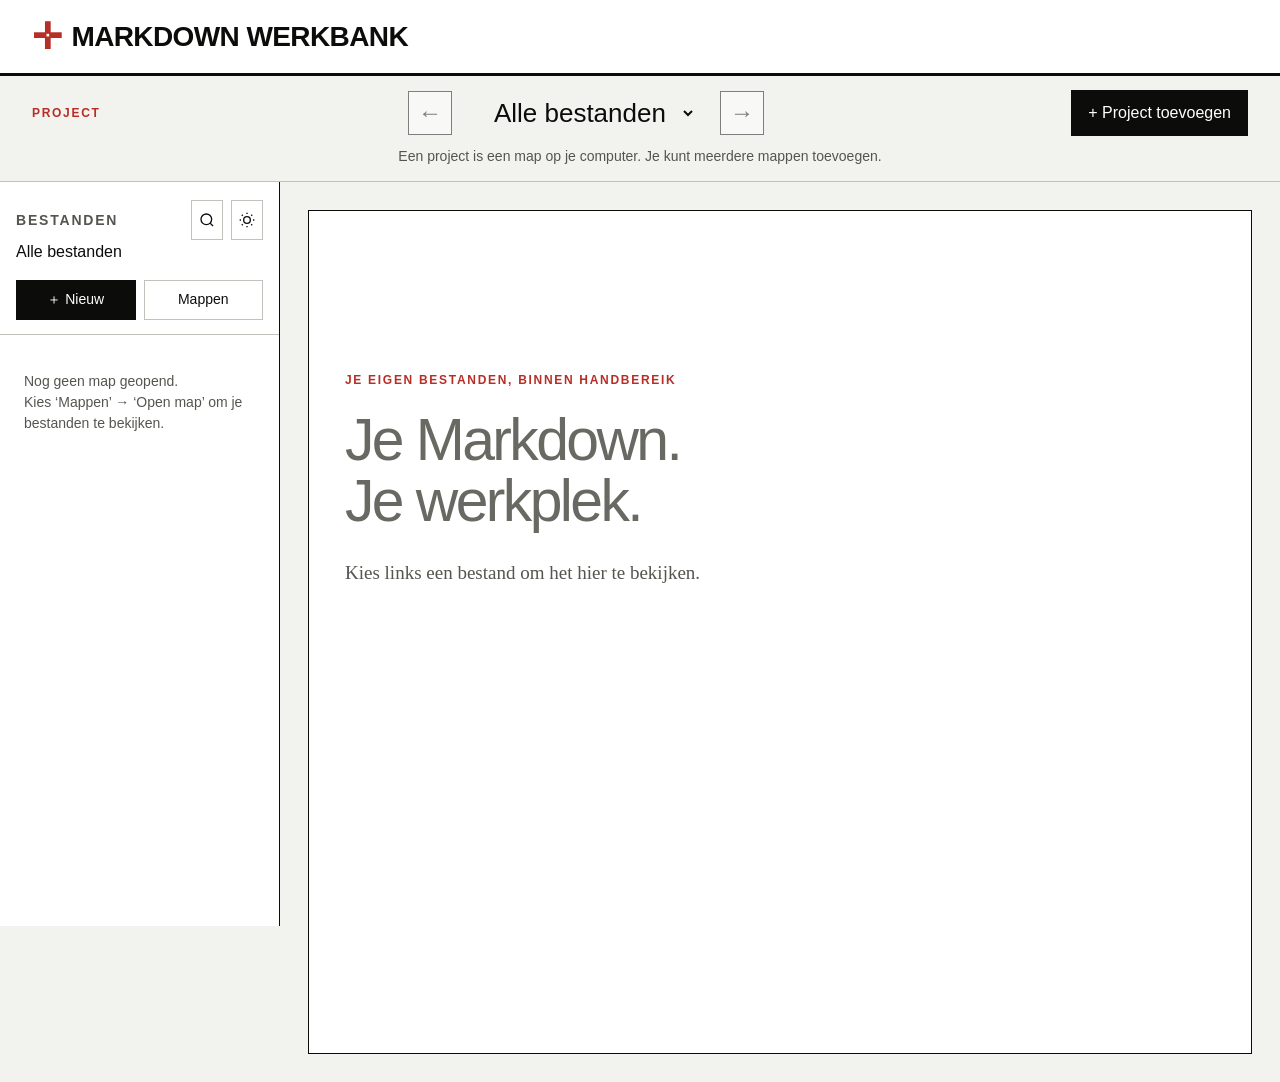
==== index.html @ dbbfdd8d "Publish standalone offline Markdown Werkbank" ====
<!DOCTYPE html>
<html lang="nl" data-theme="light">
<head>
    <meta charset="UTF-8">
    <meta name="viewport" content="width=device-width, initial-scale=1.0">
    <meta http-equiv="Content-Security-Policy" content="default-src 'self' file:; script-src 'self' file: 'unsafe-inline'; style-src 'self' file: 'unsafe-inline'; img-src 'self' file: data: blob: https: http:; connect-src 'none'; frame-src https://www.youtube-nocookie.com; object-src 'none'; base-uri 'none'">
<title>Markdown Werkbank</title>
    <script src="projects.js"></script>
    <script src="ignore-rules.js"></script>
    <script src="vendor/marked.min.js"></script>
    <script src="internal-links.js"></script>
    <link rel="stylesheet" href="internal-links.css">
    <script src="vendor/purify.min.js"></script>
    <script src="vendor/turndown.js"></script>
    <script src="vendor/turndown-plugin-gfm.js"></script>
    <style>
        /* Dark theme (default) */
        :root {
            --bg-primary: #1a1a1e;
            --bg-secondary: #232328;
            --bg-tertiary: #2d2d33;
            --text-primary: #e8e6e3;
            --text-secondary: #9a9a9a;
            --text-muted: #6b6b6b;
            --accent: #f0a05a;
            --accent-dim: #c47d3a;
            --border: #3a3a42;
            --code-bg: #1e1e22;
            --link: #7eb8da;
        }

        /* Light theme */
        [data-theme="light"] {
            --bg-primary: #f8f7f4;
            --bg-secondary: #ffffff;
            --bg-tertiary: #f0efe9;
            --text-primary: #2d2d2d;
            --text-secondary: #5a5a5a;
            --text-muted: #8a8a8a;
            --accent: #d4782c;
            --accent-dim: #b86420;
            --border: #e0ded8;
            --code-bg: #f5f4f0;
            --link: #2678a0;
        }

        * {
            margin: 0;
            padding: 0;
            box-sizing: border-box;
        }

        body {
            font-family: Georgia, 'Times New Roman', serif;
            background: var(--bg-primary);
            color: var(--text-primary);
            min-height: 100vh;
            line-height: 1.7;
            font-size: 18px;
        }

        .app {
            display: grid;
            grid-template-columns: var(--sidebar-width, 280px) 1fr;
            min-height: 100vh;
        }

        /* Sidebar */
        .sidebar {
            background: var(--bg-secondary);
            border-right: 1px solid var(--border);
            display: flex;
            flex-direction: column;
            height: 100vh;
            position: sticky;
            top: 0;
            min-width: 200px;
            max-width: 500px;
        }

        .sidebar-wrapper {
            position: relative;
            display: flex;
            flex-direction: column;
            height: 100%;
        }

        .sidebar-resize {
            position: absolute;
            right: 0;
            top: 0;
            width: 4px;
            height: 100%;
            cursor: col-resize;
            background: transparent;
            z-index: 10;
            transition: background 0.15s ease;
        }

        .sidebar-resize:hover,
        .sidebar-resize.dragging {
            background: var(--accent);
        }

        .sidebar-resize::after {
            content: '';
            position: absolute;
            right: -4px;
            top: 0;
            width: 8px;
            height: 100%;
        }

        body.resizing {
            cursor: col-resize;
            user-select: none;
        }

        body.resizing * {
            cursor: col-resize !important;
        }

        .sidebar-header {
            padding: 24px 20px;
            border-bottom: 1px solid var(--border);
        }

        .sidebar-header-top {
            display: flex;
            justify-content: space-between;
            align-items: center;
        }

        .sidebar-header h1 {
            font-size: 14px;
            font-weight: 500;
            letter-spacing: 0.1em;
            text-transform: uppercase;
            color: var(--text-secondary);
            font-family: ui-monospace, SFMono-Regular, Menlo, Monaco, Consolas, monospace;
        }

        .header-buttons {
            display: flex;
            gap: 8px;
        }

        .header-btn {
            width: 32px;
            height: 32px;
            background: var(--bg-tertiary);
            border: 1px solid var(--border);
            border-radius: 6px;
            cursor: pointer;
            display: flex;
            align-items: center;
            justify-content: center;
            color: var(--text-secondary);
            transition: all 0.2s ease;
        }

        .header-btn:hover {
            border-color: var(--accent);
            color: var(--accent);
        }

        .header-btn svg {
            width: 16px;
            height: 16px;
        }

        .theme-toggle .sun-icon {
            display: none;
        }

        .theme-toggle .moon-icon {
            display: block;
        }

        [data-theme="light"] .theme-toggle .sun-icon {
            display: block;
        }

        [data-theme="light"] .theme-toggle .moon-icon {
            display: none;
        }

        .folder-btn {
            margin-top: 16px;
            width: 100%;
            padding: 12px 16px;
            background: var(--bg-tertiary);
            border: 1px dashed var(--border);
            color: var(--text-secondary);
            font-family: 'JetBrains Mono', monospace;
            font-size: 12px;
            cursor: pointer;
            border-radius: 6px;
            transition: all 0.2s ease;
            display: flex;
            align-items: center;
            gap: 8px;
        }

        .folder-btn:hover {
            border-color: var(--accent);
            color: var(--accent);
            background: rgba(240, 160, 90, 0.05);
        }

        .folder-btn svg {
            width: 16px;
            height: 16px;
        }

        .new-file-btn {
            width: 100%;
            margin-top: 10px;
            padding: 11px 16px;
            border: 1px solid var(--accent);
            border-radius: 6px;
            background: var(--accent);
            color: #1a1a1e;
            font-family: 'JetBrains Mono', monospace;
            font-size: 12px;
            font-weight: 500;
            cursor: pointer;
            display: flex;
            align-items: center;
            justify-content: center;
            gap: 8px;
            transition: opacity 0.2s ease, transform 0.2s ease;
        }

        .new-file-btn:hover:not(:disabled) {
            transform: translateY(-1px);
        }

        .new-file-btn:disabled {
            opacity: 0.35;
            cursor: not-allowed;
        }

        .new-file-btn svg {
            width: 16px;
            height: 16px;
        }

        .folder-actions {
            display: flex;
            gap: 8px;
            margin-top: 16px;
        }

        .folder-actions .folder-btn {
            margin-top: 0;
        }

        .refresh-btn {
            width: 44px;
            flex-shrink: 0;
            padding: 12px;
            background: var(--bg-tertiary);
            border: 1px solid var(--border);
            color: var(--text-secondary);
            cursor: pointer;
            border-radius: 6px;
            transition: all 0.2s ease;
            display: flex;
            align-items: center;
            justify-content: center;
        }

        .refresh-btn:hover {
            border-color: var(--accent);
            color: var(--accent);
            background: rgba(240, 160, 90, 0.05);
        }

        .refresh-btn:disabled {
            opacity: 0.4;
            cursor: not-allowed;
        }

        .refresh-btn:disabled:hover {
            border-color: var(--border);
            color: var(--text-secondary);
            background: var(--bg-tertiary);
        }

        .refresh-btn svg {
            width: 16px;
            height: 16px;
        }

        .refresh-btn.spinning svg {
            animation: spin 0.8s linear infinite;
        }

        .folder-list {
            display: flex;
            flex-wrap: wrap;
            gap: 8px;
            margin-top: 14px;
        }

        .folder-tag {
            position: relative;
            display: flex;
            align-items: center;
            gap: 6px;
            padding: 6px 12px;
            background: linear-gradient(135deg, var(--bg-tertiary) 0%, rgba(240, 160, 90, 0.08) 100%);
            border: 1px solid var(--border);
            border-radius: 6px;
            font-size: 12px;
            color: var(--text-primary);
            transition: all 0.2s ease;
            margin-top: 4px;
        }

        .folder-tag:hover {
            border-color: var(--accent);
            background: linear-gradient(135deg, var(--bg-tertiary) 0%, rgba(240, 160, 90, 0.15) 100%);
            box-shadow: 0 2px 8px rgba(240, 160, 90, 0.15);
        }

        .folder-tag::before {
            content: '📁';
            font-size: 11px;
        }

        .folder-tag-name {
            max-width: 140px;
            overflow: hidden;
            text-overflow: ellipsis;
            white-space: nowrap;
            font-weight: 500;
        }

        .folder-tag-remove {
            background: none;
            border: none;
            color: var(--text-muted);
            cursor: pointer;
            padding: 2px;
            font-size: 16px;
            line-height: 1;
            opacity: 0;
            transition: all 0.2s ease;
            border-radius: 50%;
            width: 18px;
            height: 18px;
            display: flex;
            align-items: center;
            justify-content: center;
            margin-left: auto;
            margin-right: -4px;
        }

        .folder-tag:hover .folder-tag-remove {
            opacity: 1;
        }

        .folder-tag-remove:hover {
            background: rgba(255, 100, 100, 0.2);
            color: #ff6b6b;
        }

        .current-folder {
            margin-top: 12px;
            font-size: 11px;
            color: var(--text-muted);
            font-family: 'JetBrains Mono', monospace;
            word-break: break-all;
        }

        .file-list {
            flex: 1;
            overflow-y: auto;
            padding: 12px 0;
        }

        .sidebar-footer {
            padding: 12px 20px;
            border-top: 1px solid var(--border);
            background: var(--bg-secondary);
        }

        .clear-db-btn {
            width: 100%;
            padding: 10px 16px;
            background: var(--bg-tertiary);
            border: 1px solid var(--border);
            color: var(--text-secondary);
            font-family: 'JetBrains Mono', monospace;
            font-size: 12px;
            cursor: pointer;
            border-radius: 6px;
            transition: all 0.2s ease;
            display: flex;
            align-items: center;
            justify-content: center;
            gap: 8px;
        }

        .clear-db-btn:hover {
            border-color: var(--danger);
            color: var(--danger);
            background: rgba(220, 53, 69, 0.1);
        }

        .clear-db-btn svg {
            width: 14px;
            height: 14px;
        }

        .file-item {
            padding: 10px 20px;
            cursor: pointer;
            display: flex;
            align-items: center;
            gap: 10px;
            transition: all 0.15s ease;
            font-family: 'JetBrains Mono', monospace;
            font-size: 13px;
            color: var(--text-secondary);
        }

        .file-item:hover {
            background: var(--bg-tertiary);
            color: var(--text-primary);
        }

        .file-item.active {
            background: var(--bg-tertiary);
            color: var(--accent);
            border-left: 2px solid var(--accent);
        }

        .file-item svg {
            width: 14px;
            height: 14px;
            opacity: 0.6;
            flex-shrink: 0;
        }

        .file-item.active svg {
            opacity: 1;
        }

        .file-item .match-preview {
            display: block;
            font-size: 11px;
            color: var(--text-muted);
            margin-top: 4px;
            white-space: nowrap;
            overflow: hidden;
            text-overflow: ellipsis;
            max-width: 200px;
        }

        .file-item .match-preview mark {
            background: rgba(240, 160, 90, 0.3);
            color: var(--accent);
            padding: 0 2px;
            border-radius: 2px;
        }

        .file-item.has-match {
            flex-direction: column;
            align-items: flex-start;
        }

        .file-item.has-match .file-name-row {
            display: flex;
            align-items: center;
            gap: 10px;
        }

        /* Folder tree styles */
        .folder-tree {
            padding: 8px 0;
        }

        .tree-folder {
            user-select: none;
        }

        .tree-folder-header {
            padding: 8px 20px;
            cursor: pointer;
            display: flex;
            align-items: center;
            gap: 8px;
            font-family: 'JetBrains Mono', monospace;
            font-size: 13px;
            color: var(--text-secondary);
            transition: all 0.15s ease;
        }

        .tree-folder-header:hover {
            background: var(--bg-tertiary);
            color: var(--text-primary);
        }

        .tree-folder-header svg {
            width: 14px;
            height: 14px;
            flex-shrink: 0;
            opacity: 0.6;
        }

        .tree-folder-header .chevron {
            width: 12px;
            height: 12px;
            transition: transform 0.2s ease;
            opacity: 0.5;
        }

        .tree-folder-header.expanded .chevron {
            transform: rotate(90deg);
        }

        .tree-folder-header .folder-icon {
            color: var(--accent-dim);
        }

        .tree-folder-contents {
            display: none;
            padding-left: 12px;
        }

        .tree-folder-contents.expanded {
            display: block;
        }

        .tree-file {
            padding: 8px 20px;
            cursor: pointer;
            display: flex;
            align-items: center;
            gap: 8px;
            font-family: 'JetBrains Mono', monospace;
            font-size: 13px;
            color: var(--text-secondary);
            transition: all 0.15s ease;
        }

        .tree-file:hover {
            background: var(--bg-tertiary);
            color: var(--text-primary);
        }

        .tree-file.active {
            background: var(--bg-tertiary);
            color: var(--accent);
            border-left: 2px solid var(--accent);
        }

        .tree-file svg {
            width: 14px;
            height: 14px;
            flex-shrink: 0;
            opacity: 0.6;
        }

        .tree-file.active svg {
            opacity: 1;
        }

        .tree-file .file-name {
            overflow: hidden;
            text-overflow: ellipsis;
            white-space: nowrap;
        }

        .highlight {
            background: rgba(240, 160, 90, 0.3);
            color: var(--accent);
            padding: 0 2px;
            border-radius: 2px;
        }

        .empty-state {
            padding: 20px;
            text-align: center;
            color: var(--text-muted);
            font-size: 13px;
        }

        /* Main content */
        .main {
            display: flex;
            flex-direction: column;
            min-height: 100vh;
        }

        .content {
            flex: 1;
            max-width: 780px;
            margin: 0 auto;
            padding: 60px 40px;
            width: 100%;
        }

        .content.editing {
            max-width: 100%;
            padding: 60px 24px;
        }

        .welcome {
            display: flex;
            flex-direction: column;
            align-items: center;
            justify-content: center;
            min-height: 60vh;
            text-align: center;
            color: var(--text-muted);
        }

        .welcome svg {
            width: 64px;
            height: 64px;
            margin-bottom: 24px;
            opacity: 0.3;
        }

        .welcome p {
            font-size: 16px;
            max-width: 320px;
            line-height: 1.6;
        }

        /* Markdown styles */
        .markdown-content {
            animation: fadeIn 0.3s ease;
        }

        @keyframes fadeIn {
            from { opacity: 0; transform: translateY(8px); }
            to { opacity: 1; transform: translateY(0); }
        }

        .markdown-content h1 {
            font-size: 2.4em;
            font-weight: 600;
            margin-bottom: 0.6em;
            color: var(--text-primary);
            letter-spacing: -0.02em;
        }

        .markdown-content h2 {
            font-size: 1.8em;
            font-weight: 600;
            margin-top: 1.8em;
            margin-bottom: 0.5em;
            color: var(--text-primary);
            padding-bottom: 0.3em;
            border-bottom: 1px solid var(--border);
        }

        .markdown-content h3 {
            font-size: 1.4em;
            font-weight: 600;
            margin-top: 1.5em;
            margin-bottom: 0.4em;
            color: var(--text-primary);
        }

        .markdown-content h4, .markdown-content h5, .markdown-content h6 {
            font-size: 1.1em;
            font-weight: 600;
            margin-top: 1.3em;
            margin-bottom: 0.4em;
            color: var(--text-secondary);
        }

        .markdown-content p {
            margin-bottom: 1.2em;
            color: var(--text-primary);
        }

        .markdown-content a {
            color: var(--link);
            text-decoration: none;
            border-bottom: 1px solid transparent;
            transition: border-color 0.2s;
        }

        .markdown-content a:hover {
            border-bottom-color: var(--link);
        }

        .markdown-content strong {
            font-weight: 600;
            color: var(--text-primary);
        }

        .markdown-content em {
            font-style: italic;
        }

        .markdown-content ul, .markdown-content ol {
            margin-bottom: 1.2em;
            padding-left: 1.5em;
        }

        .markdown-content li {
            margin-bottom: 0.4em;
        }

        .markdown-content li::marker {
            color: var(--accent-dim);
        }

        .markdown-content blockquote {
            margin: 1.5em 0;
            padding: 1em 1.5em;
            border-left: 3px solid var(--accent);
            background: var(--bg-secondary);
            border-radius: 0 6px 6px 0;
            font-style: italic;
        }

        .markdown-content blockquote p:last-child {
            margin-bottom: 0;
        }

        .markdown-content code {
            font-family: 'JetBrains Mono', monospace;
            font-size: 0.85em;
            background: var(--code-bg);
            padding: 0.2em 0.5em;
            border-radius: 4px;
            color: var(--accent);
        }

        .markdown-content pre {
            margin: 1.5em 0;
            padding: 1.2em 1.5em;
            background: var(--code-bg);
            border-radius: 8px;
            overflow-x: auto;
            border: 1px solid var(--border);
        }

        .markdown-content pre code {
            background: none;
            padding: 0;
            font-size: 0.9em;
            color: var(--text-primary);
        }

        .markdown-content hr {
            margin: 2em 0;
            border: none;
            border-top: 1px solid var(--border);
        }

        .markdown-content table {
            width: 100%;
            margin: 1.5em 0;
            border-collapse: collapse;
            font-size: 0.95em;
        }

        .markdown-content th, .markdown-content td {
            padding: 0.75em 1em;
            border: 1px solid var(--border);
            text-align: left;
        }

        .markdown-content th {
            background: var(--bg-secondary);
            font-weight: 600;
        }

        .markdown-content img {
            max-width: 100%;
            height: auto;
            border-radius: 8px;
            margin: 1em 0;
        }

        /* Frontmatter styles */
        .frontmatter-details {
            margin-bottom: 32px;
            border: 1px solid var(--border);
            border-radius: 8px;
            overflow: hidden;
        }

        .frontmatter-summary {
            padding: 10px 20px;
            background: var(--bg-secondary);
            color: var(--text-secondary);
            font-family: 'JetBrains Mono', monospace;
            font-size: 12px;
            font-weight: 500;
            cursor: pointer;
            user-select: none;
            list-style: none;
        }

        .frontmatter-summary::-webkit-details-marker {
            display: none;
        }

        .frontmatter-summary::before {
            content: '▶';
            display: inline-block;
            margin-right: 8px;
            font-size: 10px;
            transition: transform 0.2s ease;
        }

        .frontmatter-details[open] > .frontmatter-summary::before {
            transform: rotate(90deg);
        }

        .frontmatter {
            background: var(--bg-secondary);
            padding: 16px 20px;
            font-family: 'JetBrains Mono', monospace;
            font-size: 13px;
        }

        .frontmatter-row {
            display: flex;
            padding: 6px 0;
            border-bottom: 1px solid var(--border);
        }

        .frontmatter-row:last-child {
            border-bottom: none;
        }

        .frontmatter-key {
            color: var(--accent);
            min-width: 120px;
            flex-shrink: 0;
            font-weight: 500;
        }

        .frontmatter-value {
            color: var(--text-primary);
            word-break: break-word;
        }

        .frontmatter-value a {
            color: var(--link);
            text-decoration: none;
        }

        .frontmatter-value a:hover {
            text-decoration: underline;
        }

        .frontmatter-tag {
            display: inline-block;
            background: var(--bg-tertiary);
            color: var(--text-secondary);
            padding: 2px 8px;
            border-radius: 4px;
            margin-right: 6px;
            margin-bottom: 4px;
            font-size: 12px;
        }

        /* Wiki-links */
        .wikilink {
            color: var(--accent);
            text-decoration: none;
            cursor: pointer;
            border-bottom: 1px dashed var(--accent-dim);
            padding-bottom: 1px;
            transition: all 0.15s ease;
        }

        .wikilink:hover {
            color: var(--link);
            border-bottom-color: var(--link);
            border-bottom-style: solid;
        }

        .wikilink.broken {
            color: var(--text-muted);
            border-bottom-color: var(--text-muted);
            border-bottom-style: dotted;
        }

        .wikilink.broken:hover {
            color: var(--text-secondary);
            border-bottom-color: var(--text-secondary);
        }

        /* Backlinks section */
        .backlinks-section {
            margin-top: 48px;
            padding-top: 24px;
            border-top: 1px solid var(--border);
        }

        .backlinks-header {
            display: flex;
            align-items: center;
            gap: 8px;
            font-family: 'JetBrains Mono', monospace;
            font-size: 12px;
            font-weight: 500;
            letter-spacing: 0.05em;
            text-transform: uppercase;
            color: var(--text-secondary);
            margin-bottom: 12px;
        }

        .backlinks-header svg {
            width: 14px;
            height: 14px;
            color: var(--accent);
        }

        .backlinks-count {
            background: var(--bg-tertiary);
            color: var(--text-muted);
            padding: 1px 7px;
            border-radius: 10px;
            font-size: 11px;
            font-weight: 500;
        }

        .backlinks-list {
            display: flex;
            flex-direction: column;
            gap: 6px;
        }

        .backlink-item {
            display: flex;
            align-items: flex-start;
            gap: 10px;
            padding: 10px 14px;
            background: var(--bg-secondary);
            border: 1px solid var(--border);
            border-radius: 6px;
            cursor: pointer;
            transition: all 0.15s ease;
            text-decoration: none;
        }

        .backlink-item:hover {
            border-color: var(--accent);
            background: rgba(240, 160, 90, 0.05);
        }

        .backlink-item svg {
            width: 14px;
            height: 14px;
            margin-top: 2px;
            flex-shrink: 0;
            color: var(--text-muted);
        }

        .backlink-item:hover svg {
            color: var(--accent);
        }

        .backlink-info {
            display: flex;
            flex-direction: column;
            gap: 2px;
            min-width: 0;
        }

        .backlink-name {
            font-family: 'JetBrains Mono', monospace;
            font-size: 13px;
            font-weight: 500;
            color: var(--accent);
        }

        .backlink-preview {
            font-size: 14px;
            color: var(--text-muted);
            overflow: hidden;
            text-overflow: ellipsis;
            white-space: nowrap;
            max-width: 500px;
        }

        .backlinks-empty {
            font-size: 13px;
            color: var(--text-muted);
            font-style: italic;
            padding: 4px 0;
        }

        /* Scrollbar */
        ::-webkit-scrollbar {
            width: 8px;
            height: 8px;
        }

        ::-webkit-scrollbar-track {
            background: var(--bg-primary);
        }

        ::-webkit-scrollbar-thumb {
            background: var(--border);
            border-radius: 4px;
        }

        ::-webkit-scrollbar-thumb:hover {
            background: var(--text-muted);
        }

        /* Responsive */
        @media (max-width: 768px) {
            .app {
                grid-template-columns: 1fr;
            }

            .sidebar {
                position: fixed;
                left: -280px;
                width: 280px !important;
                min-width: 280px;
                max-width: 280px;
                z-index: 100;
                transition: left 0.3s ease;
            }

            .sidebar.open {
                left: 0;
            }

            .sidebar-resize {
                display: none;
            }

            .mobile-toggle {
                display: flex;
            }

            .content {
                padding: 40px 24px;
            }
        }

        .mobile-toggle {
            display: none;
            position: fixed;
            top: 16px;
            left: 16px;
            z-index: 50;
            width: 40px;
            height: 40px;
            background: var(--bg-secondary);
            border: 1px solid var(--border);
            border-radius: 8px;
            align-items: center;
            justify-content: center;
            cursor: pointer;
            color: var(--text-secondary);
        }

        @media (max-width: 768px) {
            .mobile-toggle {
                display: flex;
            }
        }

        .overlay {
            display: none;
            position: fixed;
            inset: 0;
            background: rgba(0,0,0,0.5);
            z-index: 90;
        }

        .overlay.visible {
            display: block;
        }

        /* Search Palette */
        .search-palette-overlay {
            display: none;
            position: fixed;
            inset: 0;
            background: rgba(0, 0, 0, 0.6);
            backdrop-filter: blur(4px);
            z-index: 1000;
            align-items: flex-start;
            justify-content: center;
            padding-top: 15vh;
        }

        .search-palette-overlay.visible {
            display: flex;
        }

        .search-palette {
            width: 100%;
            max-width: 600px;
            background: var(--bg-secondary);
            border: 1px solid var(--border);
            border-radius: 12px;
            box-shadow: 0 20px 60px rgba(0, 0, 0, 0.4);
            overflow: hidden;
            animation: paletteSlideIn 0.15s ease-out;
        }

        @keyframes paletteSlideIn {
            from {
                opacity: 0;
                transform: translateY(-20px) scale(0.98);
            }
            to {
                opacity: 1;
                transform: translateY(0) scale(1);
            }
        }

        .search-palette-input-wrapper {
            display: flex;
            align-items: center;
            padding: 16px 20px;
            border-bottom: 1px solid var(--border);
            gap: 12px;
        }

        .search-palette-input-wrapper svg {
            width: 20px;
            height: 20px;
            color: var(--text-muted);
            flex-shrink: 0;
        }

        .search-palette-input {
            flex: 1;
            background: transparent;
            border: none;
            outline: none;
            font-size: 16px;
            font-family: 'Crimson Pro', Georgia, serif;
            color: var(--text-primary);
        }

        .search-palette-input::placeholder {
            color: var(--text-muted);
        }

        .search-palette-shortcut {
            font-family: 'JetBrains Mono', monospace;
            font-size: 11px;
            color: var(--text-muted);
            background: var(--bg-tertiary);
            padding: 4px 8px;
            border-radius: 4px;
            border: 1px solid var(--border);
        }

        .search-palette-results {
            max-height: 400px;
            overflow-y: auto;
        }

        .search-palette-empty {
            padding: 40px 20px;
            text-align: center;
            color: var(--text-muted);
            font-size: 14px;
        }

        .search-palette-empty svg {
            width: 40px;
            height: 40px;
            margin-bottom: 12px;
            opacity: 0.4;
        }

        .search-palette-item {
            display: flex;
            align-items: flex-start;
            padding: 12px 20px;
            cursor: pointer;
            transition: background 0.1s ease;
            gap: 12px;
        }

        .search-palette-item:hover,
        .search-palette-item.selected {
            background: var(--bg-tertiary);
        }

        .search-palette-item.selected {
            border-left: 2px solid var(--accent);
        }

        .search-palette-item svg {
            width: 16px;
            height: 16px;
            color: var(--text-muted);
            flex-shrink: 0;
            margin-top: 3px;
        }

        .search-palette-item-content {
            flex: 1;
            min-width: 0;
        }

        .search-palette-item-path {
            font-family: 'JetBrains Mono', monospace;
            font-size: 13px;
            color: var(--text-primary);
            white-space: nowrap;
            overflow: hidden;
            text-overflow: ellipsis;
        }

        .search-palette-item-path mark {
            background: rgba(240, 160, 90, 0.3);
            color: var(--accent);
            border-radius: 2px;
        }

        .search-palette-item-preview {
            font-size: 12px;
            color: var(--text-muted);
            margin-top: 4px;
            white-space: nowrap;
            overflow: hidden;
            text-overflow: ellipsis;
        }

        .search-palette-item-preview mark {
            background: rgba(240, 160, 90, 0.25);
            color: var(--accent);
            border-radius: 2px;
        }

        .search-palette-footer {
            display: flex;
            align-items: center;
            justify-content: space-between;
            padding: 10px 20px;
            border-top: 1px solid var(--border);
            background: var(--bg-tertiary);
            font-family: 'JetBrains Mono', monospace;
            font-size: 11px;
            color: var(--text-muted);
        }

        .search-palette-footer-hint {
            display: flex;
            gap: 16px;
        }

        .search-palette-footer-hint span {
            display: flex;
            align-items: center;
            gap: 6px;
        }

        .search-palette-footer kbd {
            background: var(--bg-secondary);
            padding: 2px 6px;
            border-radius: 3px;
            border: 1px solid var(--border);
            font-size: 10px;
        }

        .search-palette-stats {
            color: var(--text-muted);
        }

        /* Editor styles */
        .content-header {
            position: fixed;
            top: 16px;
            right: 24px;
            z-index: 50;
            display: flex;
            align-items: center;
            gap: 8px;
        }

        .edit-btn, .save-btn, .cancel-btn {
            padding: 8px 16px;
            font-family: 'JetBrains Mono', monospace;
            font-size: 12px;
            border-radius: 6px;
            cursor: pointer;
            display: flex;
            align-items: center;
            gap: 6px;
            transition: all 0.2s ease;
            border: 1px solid var(--border);
        }

        .edit-btn {
            background: var(--bg-tertiary);
            color: var(--text-secondary);
        }

        .edit-btn:hover {
            border-color: var(--accent);
            color: var(--accent);
            background: rgba(240, 160, 90, 0.05);
        }

        .edit-btn.active {
            background: rgba(240, 160, 90, 0.15);
            color: var(--accent);
            border-color: var(--accent);
        }

        .save-btn {
            background: rgba(40, 167, 69, 0.15);
            color: #28a745;
            border-color: rgba(40, 167, 69, 0.3);
        }

        .save-btn:hover {
            background: rgba(40, 167, 69, 0.25);
            border-color: rgba(40, 167, 69, 0.5);
        }

        .cancel-btn {
            background: var(--bg-tertiary);
            color: var(--text-secondary);
        }

        .cancel-btn:hover {
            border-color: var(--text-muted);
            color: var(--text-primary);
        }

        .edit-btn svg, .save-btn svg, .cancel-btn svg {
            width: 14px;
            height: 14px;
        }

        .editor-container {
            display: none;
            flex-direction: column;
            height: calc(100vh - 160px);
            animation: fadeIn 0.3s ease;
        }

        .editor-container.visible {
            display: flex;
        }

        .editor-wrapper {
            flex: 1;
            position: relative;
            border: 1px solid var(--border);
            border-radius: 8px;
            overflow: hidden;
            transition: border-color 0.2s ease;
        }

        .editor-wrapper:focus-within {
            border-color: var(--accent);
        }

        .editor-highlight {
            position: absolute;
            top: 0;
            left: 0;
            right: 0;
            bottom: 0;
            padding: 20px 24px;
            font-family: 'JetBrains Mono', monospace;
            font-size: 14px;
            line-height: 1.7;
            white-space: pre-wrap;
            word-wrap: break-word;
            overflow-y: auto;
            background: var(--code-bg);
            color: var(--text-primary);
            pointer-events: none;
            tab-size: 4;
        }

        .editor-textarea {
            position: relative;
            width: 100%;
            height: 100%;
            background: transparent;
            color: transparent;
            caret-color: var(--text-primary);
            border: none;
            padding: 20px 24px;
            font-family: 'JetBrains Mono', monospace;
            font-size: 14px;
            line-height: 1.7;
            resize: none;
            outline: none;
            tab-size: 4;
            z-index: 1;
        }

        .editor-textarea::placeholder {
            color: var(--text-muted);
        }

        .editor-textarea::selection {
            background: rgba(240, 160, 90, 0.3);
        }

        /* Markdown syntax highlighting */
        .md-header {
            color: #e06c75;
            font-weight: 600;
        }

        .md-bold {
            color: #e5c07b;
            font-weight: 600;
        }

        .md-italic {
            color: #98c379;
            font-style: italic;
        }

        .md-code {
            color: #56b6c2;
            background: rgba(86, 182, 194, 0.1);
            border-radius: 3px;
            padding: 1px 4px;
        }

        .md-code-block {
            color: #56b6c2;
        }

        .md-link {
            color: #61afef;
        }

        .md-link-url {
            color: #98c379;
        }

        .md-image {
            color: #c678dd;
        }

        .md-list {
            color: #e06c75;
        }

        .md-blockquote {
            color: #5c6370;
            font-style: italic;
        }

        .md-hr {
            color: #5c6370;
        }

        .md-strikethrough {
            color: #abb2bf;
            text-decoration: line-through;
        }

        .md-frontmatter {
            color: #5c6370;
        }

        .md-frontmatter-delimiter {
            color: #c678dd;
        }

        .md-task {
            color: #e5c07b;
        }

        .md-task-checked {
            color: #98c379;
        }

        .md-wikilink {
            color: #f0a05a;
        }

        /* Light theme adjustments */
        [data-theme="light"] .md-header {
            color: #c41a16;
        }

        [data-theme="light"] .md-bold {
            color: #9a6600;
        }

        [data-theme="light"] .md-italic {
            color: #007400;
        }

        [data-theme="light"] .md-code {
            color: #1c7a9c;
            background: rgba(28, 122, 156, 0.1);
        }

        [data-theme="light"] .md-code-block {
            color: #1c7a9c;
        }

        [data-theme="light"] .md-link {
            color: #0451a5;
        }

        [data-theme="light"] .md-link-url {
            color: #007400;
        }

        [data-theme="light"] .md-image {
            color: #a626a4;
        }

        [data-theme="light"] .md-list {
            color: #c41a16;
        }

        [data-theme="light"] .md-blockquote {
            color: #6a737d;
        }

        [data-theme="light"] .md-hr {
            color: #6a737d;
        }

        [data-theme="light"] .md-frontmatter {
            color: #6a737d;
        }

        [data-theme="light"] .md-frontmatter-delimiter {
            color: #a626a4;
        }

        [data-theme="light"] .md-wikilink {
            color: #d4782c;
        }

        .editor-status {
            display: flex;
            justify-content: space-between;
            align-items: center;
            margin-top: 8px;
            font-family: 'JetBrains Mono', monospace;
            font-size: 11px;
            color: var(--text-muted);
            padding: 0 4px;
        }

        .editor-status .modified {
            color: var(--accent);
        }

        .editor-shortcut-hint {
            opacity: 0.6;
        }

        /* WYSIWYG Editor styles */
        .wysiwyg-toolbar {
            display: flex;
            align-items: center;
            gap: 2px;
            padding: 8px 12px;
            background: var(--bg-tertiary);
            border-bottom: 1px solid var(--border);
            flex-wrap: wrap;
            flex-shrink: 0;
        }

        .wysiwyg-toolbar button {
            display: flex;
            align-items: center;
            justify-content: center;
            min-width: 32px;
            height: 32px;
            padding: 0 6px;
            border: none;
            background: transparent;
            color: var(--text-secondary);
            border-radius: 4px;
            cursor: pointer;
            font-family: 'JetBrains Mono', monospace;
            font-size: 12px;
            font-weight: 600;
            transition: all 0.15s ease;
        }

        .wysiwyg-toolbar button:hover {
            background: var(--bg-secondary);
            color: var(--text-primary);
        }

        .wysiwyg-toolbar button.active {
            background: rgba(240, 160, 90, 0.15);
            color: var(--accent);
        }

        .wysiwyg-toolbar button svg {
            width: 16px;
            height: 16px;
        }

        .wysiwyg-toolbar .separator {
            width: 1px;
            height: 20px;
            background: var(--border);
            margin: 0 6px;
            flex-shrink: 0;
        }

        .editor-wrapper.wysiwyg-mode {
            display: flex;
            flex-direction: column;
        }

        .wysiwyg-editor {
            flex: 1;
            overflow-y: auto;
            padding: 32px 48px;
            outline: none;
            background: var(--bg-primary);
            cursor: text;
            min-height: 0;
        }

        .wysiwyg-editor:focus {
            outline: none;
        }

        .wysiwyg-editor:empty::before {
            content: 'Start writing...';
            color: var(--text-muted);
            font-style: italic;
        }

        .wysiwyg-editor img {
            max-width: 100%;
            border-radius: 6px;
        }

        .wysiwyg-editor blockquote {
            border-left: 3px solid var(--accent);
            padding-left: 16px;
            margin-left: 0;
            color: var(--text-secondary);
        }

        .wysiwyg-editor pre {
            background: var(--code-bg);
            padding: 16px;
            border-radius: 6px;
            overflow-x: auto;
        }

        .wysiwyg-editor code {
            background: var(--bg-tertiary);
            padding: 2px 6px;
            border-radius: 3px;
            font-family: 'JetBrains Mono', monospace;
            font-size: 0.9em;
        }

        .wysiwyg-editor pre code {
            background: none;
            padding: 0;
        }

        .wysiwyg-editor hr {
            border: none;
            border-top: 1px solid var(--border);
            margin: 24px 0;
        }

        .wysiwyg-editor a {
            color: var(--link);
            text-decoration: none;
        }

        .wysiwyg-editor a:hover {
            text-decoration: underline;
        }

        .wysiwyg-editor table {
            border-collapse: collapse;
            width: 100%;
            margin: 16px 0;
        }

        .wysiwyg-editor th,
        .wysiwyg-editor td {
            border: 1px solid var(--border);
            padding: 8px 12px;
            text-align: left;
        }

        .wysiwyg-editor th {
            background: var(--bg-tertiary);
            font-weight: 600;
        }

        /* Loader styles */
        .loader-container {
            display: none;
            flex-direction: column;
            align-items: center;
            justify-content: center;
            padding: 40px 20px;
            text-align: center;
        }

        .loader-container.visible {
            display: flex;
        }

        .loader {
            width: 32px;
            height: 32px;
            border: 3px solid var(--border);
            border-top-color: var(--accent);
            border-radius: 50%;
            animation: spin 0.8s linear infinite;
        }

        @keyframes spin {
            to { transform: rotate(360deg); }
        }

        .loader-text {
            margin-top: 16px;
            font-family: 'JetBrains Mono', monospace;
            font-size: 12px;
            color: var(--text-muted);
        }

        .loader-count {
            margin-top: 8px;
            font-family: 'JetBrains Mono', monospace;
            font-size: 11px;
            color: var(--text-muted);
        }
    </style>
<meta name="description" content="Je eigen Markdown-bestanden lezen, doorzoeken en bewerken in de Markdown Werkbank.">
<link rel="stylesheet" href="style.css">
</head>
<body>
<header class="brandbar"><div class="brand"><span class="local-mark" aria-hidden="true">✛</span> MARKDOWN WERKBANK</div><button class="focus-toggle" id="focusToggle" hidden aria-expanded="false" aria-controls="focusPanel" onclick="toggleFocus()">Inhoud tonen</button></header>
<div class="projectbar"><span class="eyebrow">PROJECT</span><div class="project-navigation"><button id="previousProject" aria-label="Vorig project" onclick="stepProject(-1)">←</button><select id="projectSelect" aria-label="Actief project" onchange="switchProject(this.value)"><option value="all">Alle bestanden</option></select><button id="nextProject" aria-label="Volgend project" onclick="stepProject(1)">→</button></div><button id="addProject" class="add-project" onclick="addFolder(true)">+ Project toevoegen</button><span id="workspaceTitle" hidden></span><p class="project-help">Een project is een map op je computer. Je kunt meerdere mappen toevoegen.</p></div>
    <button aria-label="Bestanden tonen of verbergen" class="mobile-toggle" onclick="toggleSidebar()">
        <svg xmlns="http://www.w3.org/2000/svg" width="20" height="20" viewBox="0 0 24 24" fill="none" stroke="currentColor" stroke-width="2">
            <line x1="3" y1="6" x2="21" y2="6"></line>
            <line x1="3" y1="12" x2="21" y2="12"></line>
            <line x1="3" y1="18" x2="21" y2="18"></line>
        </svg>
    </button>
    
    <div class="overlay" onclick="toggleSidebar()"></div>

    <!-- Search Palette -->
    <div class="search-palette-overlay" id="searchPaletteOverlay" onclick="closeSearchPalette(event)">
        <div class="search-palette" onclick="event.stopPropagation()">
            <div class="search-palette-input-wrapper">
                <svg xmlns="http://www.w3.org/2000/svg" viewBox="0 0 24 24" fill="none" stroke="currentColor" stroke-width="2">
                    <circle cx="11" cy="11" r="8"></circle>
                    <path d="m21 21-4.35-4.35"></path>
                </svg>
                <input aria-label="Zoek in bestanden en inhoud" type="text" class="search-palette-input" id="searchPaletteInput" placeholder="Zoek in bestanden en inhoud…" autocomplete="off">
                <span class="search-palette-shortcut">ESC</span>
            </div>
            <div class="search-palette-results" id="searchPaletteResults">
                <div class="search-palette-empty">
                    <svg xmlns="http://www.w3.org/2000/svg" viewBox="0 0 24 24" fill="none" stroke="currentColor" stroke-width="1.5">
                        <circle cx="11" cy="11" r="8"></circle>
                        <path d="m21 21-4.35-4.35"></path>
                    </svg>
                    <p>Typ om je bestanden te doorzoeken…</p>
                </div>
            </div>
            <div class="search-palette-footer">
                <div class="search-palette-footer-hint">
                    <span><kbd>↑</kbd><kbd>↓</kbd> Navigeren</span>
                    <span><kbd>↵</kbd> Open</span>
                    <span><kbd>ESC</kbd> Sluiten</span>
                </div>
                <span class="search-palette-stats" id="searchPaletteStats"></span>
            </div>
        </div>
    </div>

    <div class="app focus-hidden" id="app">
        <aside class="sidebar" id="sidebar">
            <div class="sidebar-wrapper">
                <div class="sidebar-header">
                    <div class="sidebar-header-top">
                        <h1>BESTANDEN</h1>
                        <div class="header-buttons">
                            <button class="header-btn search-btn" onclick="openSearchPalette()" title="Zoeken (⌘K)">
                                <svg xmlns="http://www.w3.org/2000/svg" viewBox="0 0 24 24" fill="none" stroke="currentColor" stroke-width="2">
                                    <circle cx="11" cy="11" r="8"></circle>
                                    <path d="m21 21-4.35-4.35"></path>
                                </svg>
                            </button>
                            <button class="header-btn theme-toggle" onclick="toggleTheme()" title="Wissel lichte en donkere weergave">
                                <svg class="moon-icon" xmlns="http://www.w3.org/2000/svg" viewBox="0 0 24 24" fill="none" stroke="currentColor" stroke-width="2">
                                    <path d="M21 12.79A9 9 0 1 1 11.21 3 7 7 0 0 0 21 12.79z"></path>
                                </svg>
                                <svg class="sun-icon" xmlns="http://www.w3.org/2000/svg" viewBox="0 0 24 24" fill="none" stroke="currentColor" stroke-width="2">
                                    <circle cx="12" cy="12" r="5"></circle>
                                    <line x1="12" y1="1" x2="12" y2="3"></line>
                                    <line x1="12" y1="21" x2="12" y2="23"></line>
                                    <line x1="4.22" y1="4.22" x2="5.64" y2="5.64"></line>
                                    <line x1="18.36" y1="18.36" x2="19.78" y2="19.78"></line>
                                    <line x1="1" y1="12" x2="3" y2="12"></line>
                                    <line x1="21" y1="12" x2="23" y2="12"></line>
                                    <line x1="4.22" y1="19.78" x2="5.64" y2="18.36"></line>
                                    <line x1="18.36" y1="5.64" x2="19.78" y2="4.22"></line>
                                </svg>
                            </button>
                        </div>
                    </div>
                    <p id="sidebarProjectName" class="sidebar-project-name" aria-live="polite"></p>
                    <div class="sidebar-tools">
                    <details class="sidebar-menu" id="newMenu"><summary>＋ Nieuw</summary><div class="sidebar-menu-panel">                    <label id="newItemTargetLabel" class="new-target" hidden>Nieuwe items in<select id="newItemTarget" aria-label="Map voor nieuwe items"></select></label>
                    <button class="new-file-btn" id="newFileBtn" onclick="createNewFile({folderPath: document.getElementById('newItemTarget').value})" disabled>
                        <svg xmlns="http://www.w3.org/2000/svg" viewBox="0 0 24 24" fill="none" stroke="currentColor" stroke-width="2">
                            <path d="M14 2H6a2 2 0 0 0-2 2v16a2 2 0 0 0 2 2h12a2 2 0 0 0 2-2V8z"></path>
                            <polyline points="14 2 14 8 20 8"></polyline>
                            <line x1="12" y1="18" x2="12" y2="12"></line>
                            <line x1="9" y1="15" x2="15" y2="15"></line>
                        </svg>
                        Nieuw bestand
                    </button>
                    <button class="new-file-btn" id="newFolderBtn" onclick="createNewFolder()" disabled>＋ Nieuwe map</button>
</div></details>
                    <details class="sidebar-menu" id="folderMenu"><summary>Mappen</summary><div class="sidebar-menu-panel">                    <div class="folder-actions">
                        <button class="folder-btn" onclick="addFolder()">
                            <svg xmlns="http://www.w3.org/2000/svg" viewBox="0 0 24 24" fill="none" stroke="currentColor" stroke-width="2">
                                <path d="M22 19a2 2 0 0 1-2 2H4a2 2 0 0 1-2-2V5a2 2 0 0 1 2-2h5l2 3h9a2 2 0 0 1 2 2z"></path>
                            </svg>
                            Open map
                        </button>
                        
                        <button class="refresh-btn" id="refreshBtn" onclick="refreshFolders()" disabled title="Mappen vernieuwen">
                            <svg xmlns="http://www.w3.org/2000/svg" viewBox="0 0 24 24" fill="none" stroke="currentColor" stroke-width="2">
                                <polyline points="23 4 23 10 17 10"></polyline>
                                <polyline points="1 20 1 14 7 14"></polyline>
                                <path d="M3.51 9a9 9 0 0 1 14.85-3.36L23 10M1 14l4.64 4.36A9 9 0 0 0 20.49 15"></path>
                            </svg>
                        </button>
                    </div>
                    <div class="folder-list" id="folderList"></div>
                <div class="manage-clear">
                    <button class="clear-db-btn" onclick="clearIndexedDB()" title="Vergeet gekoppelde mappen en verwijder lokale conversies">
                        <svg xmlns="http://www.w3.org/2000/svg" viewBox="0 0 24 24" fill="none" stroke="currentColor" stroke-width="2">
                            <polyline points="3 6 5 6 21 6"></polyline>
                            <path d="M19 6v14a2 2 0 0 1-2 2H7a2 2 0 0 1-2-2V6m3 0V4a2 2 0 0 1 2-2h4a2 2 0 0 1 2 2v2"></path>
                        </svg>
                        Werkbank leegmaken
                    </button>
                </div>
</div></details></div>
                    <!-- <div class="current-folder" id="currentFolder"></div> -->
                </div>
                <div class="loader-container" id="loader">
                    <div class="loader"></div>
                    <div class="loader-text">Mappen doorzoeken…</div>
                    <div class="loader-count" id="loaderCount"></div>
                </div>
                <div class="file-list" id="fileList">
                    <div class="empty-state">
                        Nog geen map geopend.<br>Kies ‘Mappen’ → ‘Open map’ om je bestanden te bekijken.
                    </div>
                </div>
                <div class="sidebar-resize" id="sidebarResize"></div>
            </div>
        </aside>

        <main class="main">
            <div class="content" id="content">
                <div class="welcome">
                    <svg xmlns="http://www.w3.org/2000/svg" viewBox="0 0 24 24" fill="none" stroke="currentColor" stroke-width="1.5">
                        <path d="M14 2H6a2 2 0 0 0-2 2v16a2 2 0 0 0 2 2h12a2 2 0 0 0 2-2V8z"></path>
                        <polyline points="14 2 14 8 20 8"></polyline>
                        <line x1="16" y1="13" x2="8" y2="13"></line>
                        <line x1="16" y1="17" x2="8" y2="17"></line>
                        <polyline points="10 9 9 9 8 9"></polyline>
                    </svg>
                    <span class="eyebrow">JE EIGEN BESTANDEN, BINNEN HANDBEREIK</span><h2>Je Markdown.<br>Je werkplek.</h2><p>Kies links een bestand om het hier te bekijken.</p>
                </div>
            </div>
        </main>
    <aside class="focus-panel" id="focusPanel" hidden aria-label="In dit document"><span class="eyebrow">IN DIT DOCUMENT</span><nav id="documentOutline" aria-label="Inhoudsopgave"></nav></aside>
    </div>

    <script src="app.js"></script>
<script src="workspace.js"></script>
<script src="media.js"></script>


</body>
</html>
---- internal-links.css ----
.internal-link-dialog{box-sizing:border-box;width:min(560px,calc(100% - 32px));max-height:90dvh;overflow:auto;padding:24px;border:1px solid var(--border);background:var(--bg-secondary);color:var(--text-primary);font:14px/1.5 Arial,sans-serif}
.internal-link-dialog::backdrop{background:rgb(0 0 0 / 35%)}
.internal-link-dialog h2{font-size:21px;margin:0 0 8px}.internal-link-dialog p{margin:8px 0 14px}
.internal-link-dialog input:is([type=search],[type=text]){display:block;box-sizing:border-box;width:100%;padding:10px;margin:5px 0 14px;font:inherit;border:1px solid var(--border);background:var(--bg-primary);color:inherit}
.internal-link-scope{display:flex;gap:8px;align-items:center;margin-bottom:14px}
.internal-link-dialog fieldset{border:0;padding:0;margin:0;min-width:0}.internal-link-results{max-height:28dvh;overflow:auto;border:1px solid var(--border)}
.internal-link-results>label{display:flex;align-items:flex-start;gap:10px;padding:10px;border-bottom:1px solid var(--border);cursor:pointer}.internal-link-results>label:last-child{border:0}.internal-link-results>label:has(input:checked){background:var(--bg-tertiary)}
.internal-link-results strong,.internal-link-results small{display:block;overflow-wrap:anywhere}.internal-link-results small{color:var(--text-secondary);font-size:11px}.internal-link-results input{margin-top:5px}
.internal-link-dialog footer{display:flex;justify-content:flex-end;gap:10px}.internal-link-dialog button{padding:9px 12px;font:inherit;cursor:pointer;border:1px solid var(--border);background:var(--bg-primary);color:inherit}.internal-link-dialog button[type=submit]{background:var(--text-primary);color:var(--bg-secondary)}.internal-link-dialog button:disabled{opacity:.45;cursor:default}
#internalLinkError{color:var(--accent)}.internal-link-dialog :is(input,button):focus-visible{outline:2px solid var(--accent);outline-offset:2px}
#wysiwygEditor [data-internal-target]{text-decoration:underline;text-underline-offset:3px;border-bottom:0;cursor:default}
---- style.css ----
:root{--bg-primary:#171717;--bg-secondary:#101010;--bg-tertiary:#262626;--text-primary:#f7f7f3;--text-secondary:#c5c5bf;--text-muted:#aaa;--accent:#ed766b;--accent-dim:#d75c53;--border:#52524e;--code-bg:#242424;--link:#f28b80}
[data-theme="light"]{--bg-primary:#f2f2ee;--bg-secondary:#fff;--bg-tertiary:#eaeae5;--text-primary:#0c0c0b;--text-secondary:#555550;--text-muted:#696963;--accent:#b72e27;--accent-dim:#98241f;--border:#c2c2bc;--code-bg:#f0f0eb;--link:#a52822}
body{font-family:Arial,Helvetica,sans-serif;font-size:16px;line-height:1.5}button,input,select,textarea{font:inherit}button{border-radius:0!important;box-shadow:none!important;min-height:40px}button:focus-visible,a:focus-visible,[tabindex]:focus-visible,input:focus-visible,textarea:focus-visible{outline:2px solid var(--accent);outline-offset:3px}button:disabled{opacity:.5;cursor:not-allowed}button:not(:disabled){cursor:pointer}.brandbar{height:76px;padding:0 32px;border-bottom:3px solid var(--text-primary);display:flex;align-items:center;gap:28px;background:var(--bg-secondary)}.brand{font-weight:800;font-size:30px;letter-spacing:-1.5px;display:flex;align-items:center;gap:10px}.fmt-mark{color:var(--accent);font-size:40px;font-weight:400}.wordmark{font-size:14px;letter-spacing:2px;font-weight:700;margin-left:auto}.wordmark span{color:var(--accent)}.focus-toggle{background:transparent;color:var(--text-primary);border:1px solid var(--border);padding:6px 12px;font-size:14px}.projectbar{min-height:80px;display:flex;justify-content:space-between;align-items:center;gap:20px;padding:14px 32px;border-bottom:1px solid var(--border)}.projectbar>div{display:flex;align-items:center;gap:24px;min-width:0}.eyebrow{font-size:12px;font-weight:700;letter-spacing:1.7px;color:var(--accent);display:block}.projectbar strong{font-size:26px;letter-spacing:-1px;font-weight:500;overflow:hidden;text-overflow:ellipsis;white-space:nowrap}.local-note{font-size:13px;color:var(--text-secondary)}.app{grid-template-columns:var(--sidebar-width,280px) minmax(0,1fr) 270px;min-height:calc(100dvh - 156px)}.app.focus-hidden{grid-template-columns:var(--sidebar-width,280px) minmax(0,1fr)}.sidebar{height:calc(100dvh - 156px);top:0;border-right:1px solid var(--text-primary)}.sidebar-header{padding:24px 20px}.sidebar-header h1{font-family:Arial,Helvetica,sans-serif;font-size:14px;letter-spacing:1.8px;font-weight:700}.sidebar-header-top{gap:8px}.header-btn{background:transparent;border:1px solid var(--border);color:var(--text-primary)}.folder-btn,.refresh-btn,.new-file-btn,.clear-db-btn{font-family:Arial,Helvetica,sans-serif;font-size:14px;border:1px solid var(--border);border-radius:0}.folder-btn{background:var(--text-primary);color:var(--bg-secondary);border-color:var(--text-primary)}.new-file-btn{background:transparent;color:var(--text-primary);border-color:var(--text-primary);margin-top:10px}.new-file-btn:hover:not(:disabled){background:var(--bg-tertiary);border-color:var(--accent)}.folder-actions{margin-top:24px}.folder-tag{border-radius:0;font-size:13px}.file-list{padding:12px}.tree-file,.tree-folder-header,.file-item{font-family:Arial,Helvetica,sans-serif;font-size:14px;border-radius:0;min-height:38px}.tree-file.active,.file-item.active{border-left:3px solid var(--accent);background:var(--bg-tertiary);color:var(--text-primary)}.empty-state{font-family:Arial,Helvetica,sans-serif;font-size:14px;color:var(--text-secondary);padding:24px 12px;text-align:left}.sidebar-footer{padding:16px 20px}.clear-db-btn{background:transparent;color:var(--text-secondary)}.main{min-width:0;padding:28px;max-width:none}.content{max-width:950px;margin:0 auto;padding:28px;background:var(--bg-secondary);border:1px solid var(--text-primary);min-height:calc(100dvh - 212px)}.welcome{align-items:flex-start;text-align:left;justify-content:center;min-height:480px;padding:24px 8px}.welcome>svg{display:none}.welcome .eyebrow{margin-bottom:20px}.welcome h2{font-family:Arial,Helvetica,sans-serif;font-weight:500;font-size:clamp(40px,4.6vw,70px);line-height:1.04;letter-spacing:-2.6px;margin-bottom:26px}.welcome p{font-family:Georgia,serif;font-size:19px;max-width:460px;line-height:1.55;color:var(--text-secondary)}.start-folder{margin-top:30px;background:var(--text-primary);color:var(--bg-secondary);padding:14px 20px;border:1px solid var(--text-primary);display:flex;align-items:center;gap:42px;font-weight:600}.welcome p.welcome-note{font-family:Arial,sans-serif;font-size:13px;margin-top:18px}.focus-panel{background:#090909;color:#f4f4ee;padding:32px 26px;min-width:0}.focus-panel[hidden]{display:none}.focus-panel>.eyebrow{color:#e7786d;margin:3px 0 38px}.focus-panel label{display:block;color:#e7786d;font-size:12px;font-weight:700;letter-spacing:1.5px;margin-bottom:14px}.focus-panel textarea{width:100%;resize:vertical;background:transparent;color:#f4f4ee;border:0;border-bottom:1px solid #51514d;border-radius:0;padding:0 0 24px;font-family:Georgia,serif;font-size:22px;line-height:1.45;min-height:150px;margin-bottom:28px}.focus-panel textarea::placeholder{color:#aaa9a1}.focus-panel textarea#focusNext{font-family:Arial,sans-serif;font-size:16px}.focus-panel p{font-size:12px;color:#aaa9a1}.markdown-content{font-family:Georgia,serif;font-size:18px;line-height:1.8}.markdown-content h1,.markdown-content h2,.markdown-content h3{font-family:Arial,sans-serif;color:var(--text-primary);letter-spacing:-.7px;line-height:1.2}.markdown-content h1{font-size:38px}.content-header{border-bottom:1px solid var(--text-primary);padding-bottom:18px;margin-bottom:24px;flex-wrap:wrap}.edit-btn,.save-btn,.cancel-btn{font-family:Arial,sans-serif;font-size:14px}.save-btn{background:var(--text-primary);color:var(--bg-secondary)}.wysiwyg-toolbar{flex-wrap:wrap;border-radius:0}.wysiwyg-toolbar button{color:var(--text-primary)}.wysiwyg-editor{min-height:380px}.editor-shortcut-hint,.editor-status{font-size:12px}.search-palette{border-radius:0;border:1px solid var(--text-primary)}.search-palette-input{font-family:Arial,sans-serif;font-size:18px}.search-palette-item-path{font-size:14px}.search-palette-item-preview,.search-palette-footer{font-size:13px}.loader-text,.loader-count{font-size:13px}.file-path-heading{font-size:13px;color:var(--text-secondary);overflow-wrap:anywhere;margin-right:auto;align-self:center}.mobile-toggle{border-radius:0}.markdown-content pre{max-width:100%;overflow:auto}.markdown-content table{display:block;overflow:auto}
@media(min-width:769px){.sidebar{position:sticky}.focus-panel{height:calc(100dvh - 156px);position:sticky;top:0;overflow:auto}}
@media(max-width:1100px){.app{grid-template-columns:240px minmax(0,1fr) 230px}.app.focus-hidden{grid-template-columns:240px minmax(0,1fr)}.main{padding:18px}.content{padding:22px}.focus-panel{padding:28px 20px}.sidebar-header{padding:20px 16px}.welcome h2{font-size:48px}.local-note{display:none}}
@media(max-width:900px){.app,.app.focus-hidden{grid-template-columns:240px minmax(0,1fr)}.focus-panel{position:fixed;right:0;top:156px;bottom:0;width:280px;z-index:30;box-shadow:-8px 0 24px #0002}}
@media(max-width:768px){.brandbar{height:68px;padding:0 16px 0 64px;gap:12px}.brand{font-size:24px}.fmt-mark{font-size:30px}.wordmark{font-size:12px;letter-spacing:1px}.focus-toggle{font-size:12px;padding:6px}.projectbar{padding:12px 20px;min-height:72px}.projectbar>div{gap:16px}.projectbar strong{font-size:23px}.app,.app.focus-hidden{display:block;min-height:calc(100dvh - 140px)}.sidebar{position:fixed;top:0;left:-280px;height:100dvh;width:280px;max-width:85vw;z-index:110}.sidebar.open{left:0}.main{padding:16px}.content{padding:22px;min-height:calc(100dvh - 172px)}.welcome{min-height:420px;padding:18px 0}.welcome h2{font-size:52px}.welcome p{font-size:18px}.welcome .eyebrow{font-size:11px}.mobile-toggle{top:15px;left:14px;min-height:38px;background:var(--bg-secondary);border:1px solid var(--border);color:var(--text-primary);z-index:111}.focus-panel{top:140px;height:calc(100dvh - 140px);width:min(320px,100%)}.markdown-content h1{font-size:30px}.content.editing{padding:14px}.overlay{z-index:105}.projectbar .eyebrow{font-size:11px}}
@media(max-width:390px){.wordmark{display:none}}
.new-target{display:block;font-size:12px;color:var(--text-secondary);margin-top:16px}.new-target[hidden]{display:none}.new-target select{display:block;width:100%;margin-top:6px;border:1px solid var(--border);border-radius:0;padding:8px;background:var(--bg-secondary);color:var(--text-primary);font-size:14px}
.file-actions{display:flex;flex-wrap:wrap;gap:8px}.file-actions button[aria-pressed="true"]{opacity:1;background:var(--text-primary);color:var(--bg-secondary);border-color:var(--text-primary)}.delete-file-btn{color:var(--accent);border-color:var(--accent)}.content-header{gap:10px}.file-path-heading{flex-basis:100%}.file-dialog{margin:auto;border:1px solid var(--text-primary);border-radius:0;padding:28px;width:480px;max-width:calc(100vw - 32px);background:var(--bg-secondary);color:var(--text-primary)}.file-dialog::backdrop{background:#0008}.file-dialog h2{font-size:24px;margin-bottom:16px}.file-dialog p{margin-bottom:16px;overflow-wrap:anywhere}.file-dialog button{padding:8px 14px;border:1px solid var(--border);background:var(--bg-secondary);color:var(--text-primary)}.file-dialog button[type="submit"]{background:var(--text-primary);color:var(--bg-secondary)}.file-dialog [role="alert"]{color:var(--accent)}.file-dialog select{background:var(--bg-secondary);color:var(--text-primary)}
.focus-toggle[hidden]{display:none}#documentOutline{display:flex;flex-direction:column;gap:4px}#documentOutline button{display:block;width:100%;text-align:left;background:transparent;color:#efefe9;border:0;border-left:2px solid transparent;font-size:14px;line-height:1.45;padding:10px 8px;overflow-wrap:anywhere}#documentOutline button:hover,#documentOutline button[aria-current]{background:#242424;border-left-color:#e7786d}#documentOutline button:focus-visible{outline-color:#e7786d}.markdown-content :is(h1,h2,h3,h4,h5,h6){scroll-margin-top:24px}
/* Keep document actions in their own row, above the separator. */
.content-header{position:relative;top:auto;right:auto;z-index:auto;background:var(--bg-secondary)}
.content-header .edit-btn,.content-header .cancel-btn{background:var(--bg-tertiary);transition:color .15s,border-color .15s,background-color .15s}
.content-header .edit-btn:hover:not(:disabled),.content-header .cancel-btn:hover:not(:disabled){background:var(--bg-secondary);color:var(--accent);border-color:var(--accent)}
.content-header .save-btn,.content-header .save-btn:hover{background:var(--text-primary);color:var(--bg-secondary)}
.content-header .file-actions button[aria-pressed="true"]{background:var(--text-primary);color:var(--bg-secondary)}
/* A long filename must not move or resize the document action row. */
.content-header{width:100%;min-width:0;align-content:start;justify-content:flex-start}
.content-header .file-path-heading{display:block;width:100%;min-width:0;flex:0 0 100%;height:20px;line-height:20px;white-space:nowrap;overflow:hidden;text-overflow:ellipsis;margin:0}
.content-header .file-actions{justify-content:flex-start;align-items:center}
.content.editing{max-width:950px;padding:28px}
@media(max-width:1100px){.content.editing{padding:22px}}
/* Place the document menu across the masthead rule at a stable position. */
@media(min-width:1101px){
 .content-header{position:fixed;top:10px;left:clamp(240px,25vw,420px);right:290px;width:auto;z-index:60;margin:0;padding:0;border:0;background:transparent;gap:26px 8px;align-items:flex-start}
 .content-header .file-path-heading{order:-2;margin:0;height:20px;line-height:20px}
 .content-header .file-actions{order:-1;flex:0 0 100%;flex-wrap:nowrap}
 .content-header .file-actions button{white-space:nowrap;background:var(--bg-tertiary)}
 .content-header .file-actions button:hover:not(:disabled){background:var(--bg-secondary)}
 .content-header .file-actions button[aria-pressed="true"]{background:var(--text-primary);color:var(--bg-secondary)}
 .content-header>.save-btn,.content-header>.cancel-btn{margin-top:-20px}
}
.project-navigation{display:flex;align-items:center;gap:20px;flex:1;justify-content:center}.project-navigation button{width:44px;height:44px;border:1px solid var(--text-primary);background:var(--bg-secondary);color:var(--text-primary);font-size:24px}.project-navigation select{max-width:100%;min-width:220px;text-align:center;border:0;background:transparent;color:var(--text-primary);font-size:26px;font-weight:500;padding:4px 10px}.projectbar{gap:12px}.projectbar>div.project-navigation{min-width:0}.projectbar .local-note{flex-shrink:0}@media(max-width:768px){.projectbar>.eyebrow{display:none}.project-navigation{gap:8px!important}.project-navigation select{font-size:20px;min-width:0;width:100%}.project-navigation button{flex-shrink:0}}
.wysiwyg-toolbar .task-list-button{width:32px;padding:6px}.wysiwyg-editor [data-task-list]{list-style:none;padding-left:8px}.markdown-content input[type="checkbox"]{width:18px;height:18px;accent-color:var(--accent);vertical-align:middle;margin:0 8px 0 0}.wysiwyg-editor input[type="checkbox"]{cursor:pointer}

/* Aanvullende interface-opmaak. */

/* One context-specific row; retain the square action blocks. */
.content-header .file-actions{flex-wrap:nowrap;gap:8px;min-width:0;max-width:100%}
.file-secondary{display:flex;gap:8px;flex-wrap:nowrap}
.file-more{display:none;position:relative}
.file-more summary{list-style:none;cursor:pointer;min-height:40px;display:flex;align-items:center;box-sizing:border-box}
.file-more summary::-webkit-details-marker{display:none}
.file-more-panel{position:absolute;right:0;top:calc(100% + 8px);z-index:80;display:flex;flex-direction:column;gap:8px;padding:8px;background:var(--bg-secondary);border:1px solid var(--text-primary);min-width:180px}
.file-more-panel button{white-space:nowrap}
.content-header .editor-actions .save-btn{order:-1}
.content-header .file-actions>button{white-space:nowrap;flex-shrink:0}
@media(max-width:1500px){.file-secondary{display:none}.file-more{display:block}}
.file-dialog::backdrop{background:rgba(0,0,0,.28);backdrop-filter:blur(3px)}

.content-header .editor-actions .save-btn:not(:disabled){background:#c5231c;color:#fff;border:2px solid #c5231c;font-weight:700}
.content-header .editor-actions .save-btn:not(:disabled):hover{background:#a51b16;border-color:#a51b16;color:#fff}
.content-header .editor-actions .save-btn:disabled{background:var(--bg-tertiary);color:var(--text-secondary);border:2px solid var(--border);opacity:1;cursor:default}

/* Document-first workspace: actions belong to the page, not the brand bar. */
.content-header{position:relative;inset:auto;width:100%;z-index:40;background:var(--bg-secondary);gap:10px;margin:0 0 24px;padding:0 0 18px;border-bottom:1px solid var(--border);align-items:center}
.content-header .file-path-heading{order:0;flex:1 1 180px;width:auto;height:auto;margin-right:auto;font-size:13px}
.content-header .file-actions{order:0;flex:0 1 auto;flex-wrap:wrap}
.content-header .document-focus{order:2;margin:0}
.document-save-status{font:12px Arial,sans-serif;color:var(--text-secondary);order:3;width:100%}
.file-secondary{display:none}.file-more{display:block}
.sidebar-header{padding:18px 16px 14px}.sidebar-tools{display:flex;gap:8px;margin-top:16px}
.sidebar-menu{position:relative;flex:1;min-width:0}.sidebar-menu>summary{cursor:pointer;list-style:none;border:1px solid var(--border);padding:8px;font-size:14px;text-align:center;min-height:40px}.sidebar-menu>summary::-webkit-details-marker{display:none}
#newMenu>summary{background:var(--text-primary);color:var(--bg-secondary);border-color:var(--text-primary)}
.sidebar-menu-panel{position:absolute;top:calc(100% + 6px);left:0;width:260px;max-width:80vw;padding:14px;background:var(--bg-secondary);border:1px solid var(--border);box-shadow:0 8px 24px #0002;z-index:100}
#folderMenu .sidebar-menu-panel{left:auto;right:0}.sidebar-menu-panel .folder-actions{margin-top:0}.sidebar-menu-panel .new-target{margin-top:0}.manage-clear{border-top:1px solid var(--border);padding-top:12px;margin-top:12px}.sidebar-menu-panel .folder-list{max-height:160px;overflow:auto}
.tree-file .file-name{white-space:normal;overflow-wrap:anywhere;display:-webkit-box;-webkit-line-clamp:2;-webkit-box-orient:vertical;line-height:1.35}.tree-file{padding-top:8px;padding-bottom:8px;align-items:flex-start}
.app.document-focused{grid-template-columns:minmax(0,1fr)}.app.document-focused>.sidebar,.app.document-focused>.focus-panel{display:none}.app.document-focused .content{max-width:950px}
@media(max-width:768px){.content-header{gap:8px}.content-header .file-path-heading{flex-basis:100%}.content-header .file-actions{flex-wrap:wrap}.content-header button{padding:8px 10px}.sidebar-menu-panel{max-width:72vw}}

/* The writing partner stays beside the unsaved document. */
.brand{font-size:clamp(16px,2.4vw,28px);letter-spacing:-.6px}.local-mark{color:var(--accent);font-size:36px}.brandbar{justify-content:space-between}.file-secondary{display:none!important}.file-more{display:block!important}.sidebar-menu-panel button{text-align:left}.project-navigation select{max-width:65vw} .document-focused .main{width:100%} [hidden]{display:none!important}

.file-path-heading{display:flex;flex-direction:column;gap:4px}.document-name{font-size:17px;font-weight:700;color:var(--text-primary)}.document-folder{font-size:12px}.markdown-content{font-family:Arial,Helvetica,sans-serif;color:var(--text-primary)}.markdown-content h1,.markdown-content h2,.markdown-content h3{color:var(--text-primary)}.file-more-panel{z-index:30}
.content-header .file-path-heading{display:flex!important;flex-direction:column;gap:4px}.content-header .document-name,.content-header .document-folder{display:block}

.projectbar{display:flex;flex-wrap:wrap;gap:10px 20px}.projectbar .project-navigation{flex:1;min-width:0}.add-project{background:var(--text-primary);color:var(--bg-secondary);border:1px solid var(--text-primary);padding:10px 16px;white-space:nowrap}.project-help{flex-basis:100%;margin:0;text-align:center;font-size:14px;color:var(--text-secondary)}@media(max-width:768px){.projectbar{padding:12px 16px}.projectbar .project-navigation{flex-basis:100%}.add-project{margin:0 auto}.project-help{font-size:13px}}
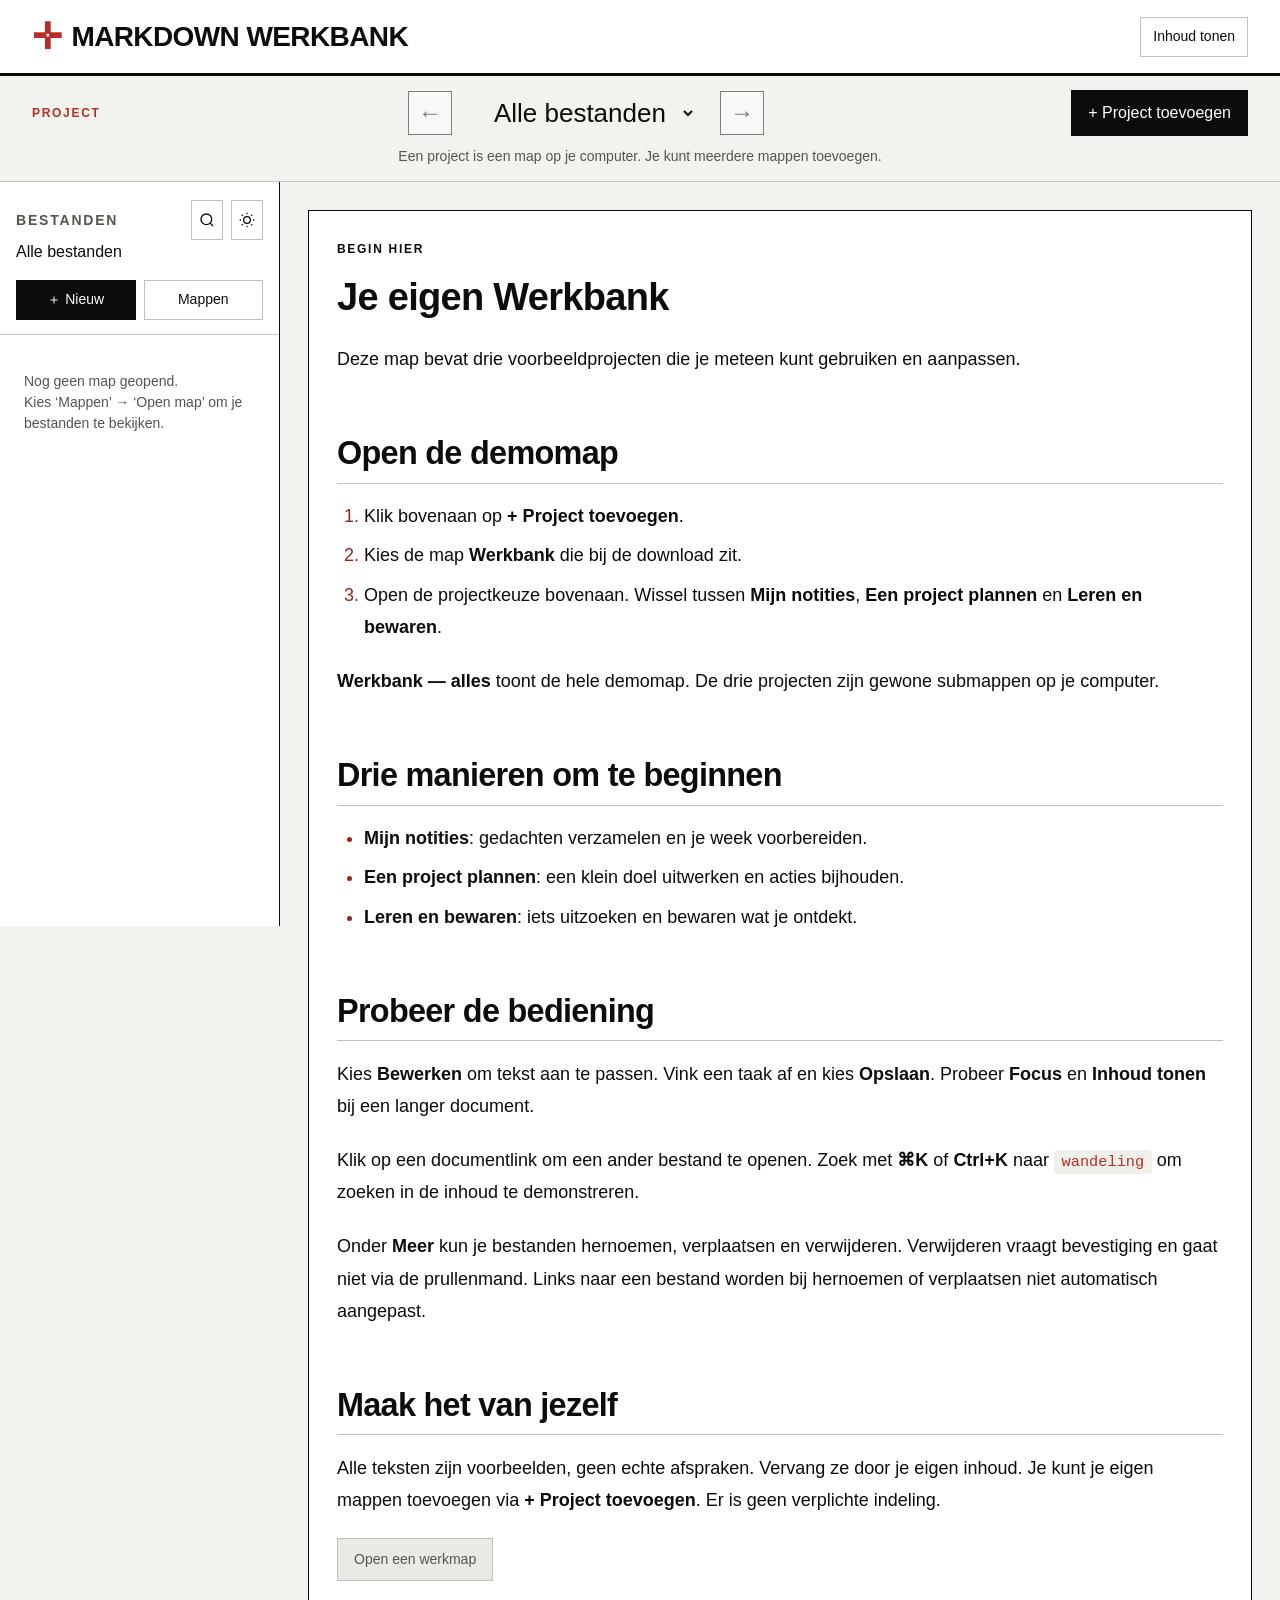
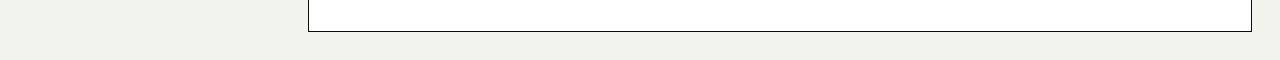
==== commit ca7abafb: "Show bundled introduction immediately without folder access" ====
--- a/index.html
+++ b/index.html
@@ -1830,7 +1830,7 @@
                     </div>
                     <p id="sidebarProjectName" class="sidebar-project-name" aria-live="polite"></p>
                     <div class="sidebar-tools">
-                    <details class="sidebar-menu" id="newMenu"><summary>＋ Nieuw</summary><div class="sidebar-menu-panel">                    <label id="newItemTargetLabel" class="new-target" hidden>Nieuwe items in<select id="newItemTarget" aria-label="Map voor nieuwe items"></select></label>
+                    <details class="sidebar-menu" id="newMenu"><summary>＋ Nieuw</summary><div class="sidebar-menu-panel">                    <label id="newItemTargetLabel" class="new-target" hidden>Nieuw item in<select id="newItemTarget" aria-label="Map voor nieuw item"></select></label><button type="button" id="saveStartFolder" hidden>Gebruik als startmap</button>
                     <button class="new-file-btn" id="newFileBtn" onclick="createNewFile({folderPath: document.getElementById('newItemTarget').value})" disabled>
                         <svg xmlns="http://www.w3.org/2000/svg" viewBox="0 0 24 24" fill="none" stroke="currentColor" stroke-width="2">
                             <path d="M14 2H6a2 2 0 0 0-2 2v16a2 2 0 0 0 2 2h12a2 2 0 0 0 2-2V8z"></path>
@@ -1887,22 +1887,34 @@
 
         <main class="main">
             <div class="content" id="content">
-                <div class="welcome">
-                    <svg xmlns="http://www.w3.org/2000/svg" viewBox="0 0 24 24" fill="none" stroke="currentColor" stroke-width="1.5">
-                        <path d="M14 2H6a2 2 0 0 0-2 2v16a2 2 0 0 0 2 2h12a2 2 0 0 0 2-2V8z"></path>
-                        <polyline points="14 2 14 8 20 8"></polyline>
-                        <line x1="16" y1="13" x2="8" y2="13"></line>
-                        <line x1="16" y1="17" x2="8" y2="17"></line>
-                        <polyline points="10 9 9 9 8 9"></polyline>
-                    </svg>
-                    <span class="eyebrow">JE EIGEN BESTANDEN, BINNEN HANDBEREIK</span><h2>Je Markdown.<br>Je werkplek.</h2><p>Kies links een bestand om het hier te bekijken.</p>
-                </div>
+<!-- introduction:start --><article class="markdown-content"><p class="eyebrow">BEGIN HIER</p><h1>Je eigen Werkbank</h1>
+<p>Deze map bevat drie voorbeeldprojecten die je meteen kunt gebruiken en aanpassen.</p>
+<h2>Open de demomap</h2>
+<ol>
+<li>Klik bovenaan op <strong>+ Project toevoegen</strong>.</li>
+<li>Kies de map <strong>Werkbank</strong> die bij de download zit.</li>
+<li>Open de projectkeuze bovenaan. Wissel tussen <strong>Mijn notities</strong>, <strong>Een project plannen</strong> en <strong>Leren en bewaren</strong>.</li>
+</ol>
+<p><strong>Werkbank — alles</strong> toont de hele demomap. De drie projecten zijn gewone submappen op je computer.</p>
+<h2>Drie manieren om te beginnen</h2>
+<ul>
+<li><strong>Mijn notities</strong>: gedachten verzamelen en je week voorbereiden.</li>
+<li><strong>Een project plannen</strong>: een klein doel uitwerken en acties bijhouden.</li>
+<li><strong>Leren en bewaren</strong>: iets uitzoeken en bewaren wat je ontdekt.</li>
+</ul>
+<h2>Probeer de bediening</h2>
+<p>Kies <strong>Bewerken</strong> om tekst aan te passen. Vink een taak af en kies <strong>Opslaan</strong>. Probeer <strong>Focus</strong> en <strong>Inhoud tonen</strong> bij een langer document.</p>
+<p>Klik op een documentlink om een ander bestand te openen. Zoek met <strong>⌘K</strong> of <strong>Ctrl+K</strong> naar <code>wandeling</code> om zoeken in de inhoud te demonstreren.</p>
+<p>Onder <strong>Meer</strong> kun je bestanden hernoemen, verplaatsen en verwijderen. Verwijderen vraagt bevestiging en gaat niet via de prullenmand. Links naar een bestand worden bij hernoemen of verplaatsen niet automatisch aangepast.</p>
+<h2>Maak het van jezelf</h2>
+<p>Alle teksten zijn voorbeelden, geen echte afspraken. Vervang ze door je eigen inhoud. Je kunt je eigen mappen toevoegen via <strong>+ Project toevoegen</strong>. Er is geen verplichte indeling.</p>
+<p><button class="edit-btn" onclick="addFolder()">Open een werkmap</button></p></article><!-- introduction:end -->
             </div>
         </main>
     <aside class="focus-panel" id="focusPanel" hidden aria-label="In dit document"><span class="eyebrow">IN DIT DOCUMENT</span><nav id="documentOutline" aria-label="Inhoudsopgave"></nav></aside>
     </div>
 
-    <script src="app.js"></script>
+    <script src="recovery.js"></script><script src="app.js"></script>
 <script src="workspace.js"></script>
 <script src="media.js"></script>
 
